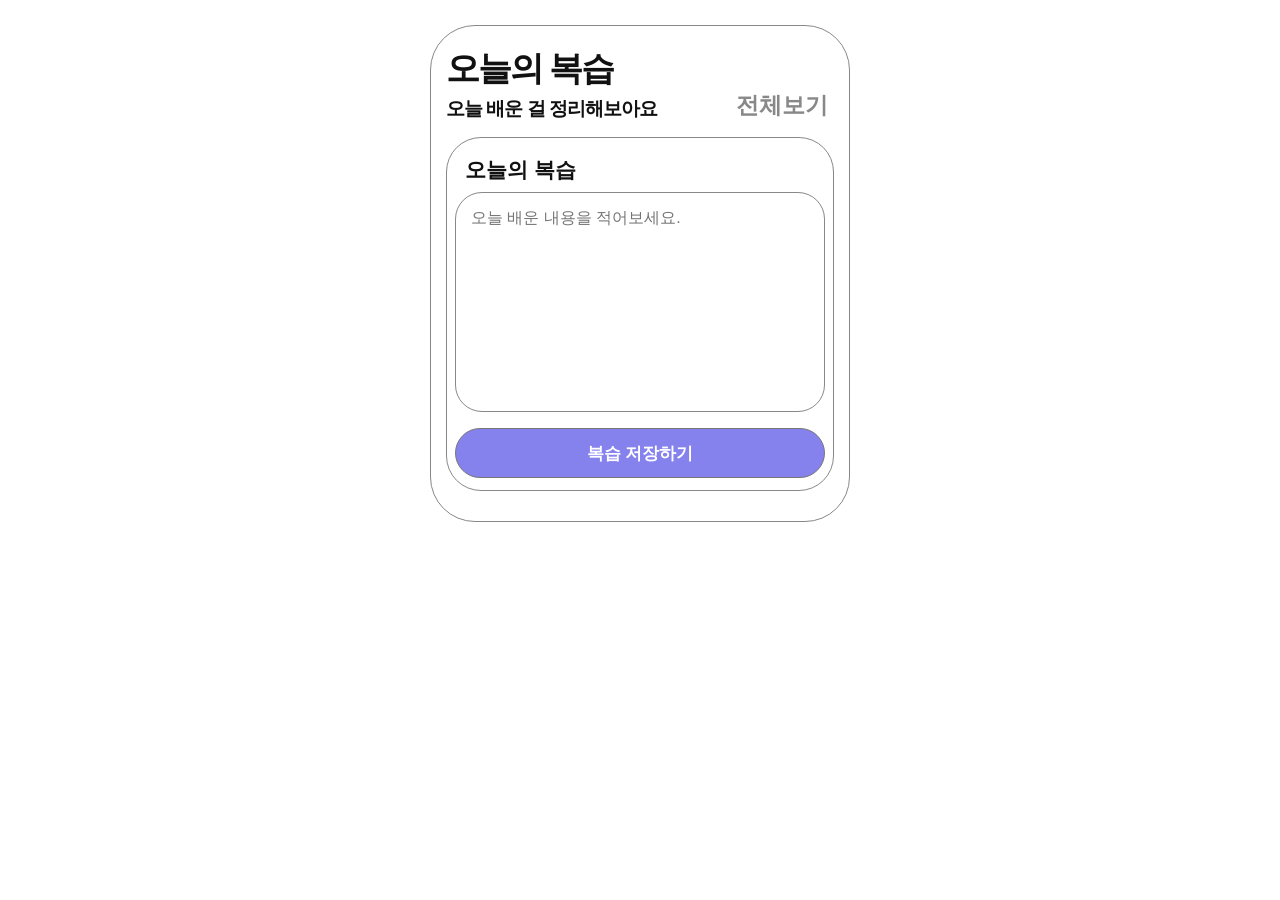
==== s04/index.html @ 7c683f4a "Add files via upload" ====
<!DOCTYPE html>
<html lang="ko">
<head>
    <meta charset="UTF-8">
    <meta name="viewport" content="width=device-width, initial-scale=1.0">
    <title>오늘의 복습</title>

    <!-- CSS 연결 -->
    <link rel="stylesheet" href="style.css">
</head>

<body>

    <div class="container">

        <!-- 제목 영역 -->
        <div class="top">
            <div>
                <h1>오늘의 복습</h1>
                <p>오늘 배운 걸 정리해보아요</p>
            </div>

            <button id="allBtn">전체보기</button>
        </div>


        <!-- 복습 작성 영역 -->
        <div class="review-box">

            <h2>오늘의 복습</h2>

            <textarea
                id="reviewInput"
                placeholder="오늘 배운 내용을 적어보세요."
            ></textarea>

            <button id="saveBtn" class="save-button">
                복습 저장하기
            </button>

        </div>


        <!-- 저장된 복습 -->
        <div id="reviewList" class="review-list"></div>

    </div>

    <!-- JavaScript 연결 -->
    <script src="script.js"></script>

</body>
</html>
---- s04/style.css ----
* {
    box-sizing: border-box;
}

body {
    margin: 0;
    background-color: white;
    font-family: Arial, "Noto Sans KR", sans-serif;
    color: #111;
}

/* 전체 화면 */
.container {
    width: 420px;
    max-width: 92%;
    margin: 25px auto;
    padding: 15px;
    border: 1.5px solid #888;
    border-radius: 45px;
    background-color: white;
}


/* -----------------
   제목
----------------- */

.top {
    display: flex;
    justify-content: space-between;
    align-items: flex-end;
    padding: 5px 0 15px 0;
}

h1 {
    margin: 0;
    font-size: 34px;
    font-weight: 900;
    letter-spacing: -2px;
}

.top p {
    margin: 4px 0 0;
    font-size: 19px;
    font-weight: bold;
    letter-spacing: -1px;
}

#allBtn {
    border: none;
    background: none;
    color: #888;
    font-size: 23px;
    font-weight: bold;
    cursor: pointer;
}

#allBtn:hover {
    color: #555;
}


/* -----------------
   복습 입력창
----------------- */

.review-box {
    border: 1.5px solid #888;
    border-radius: 35px;
    padding: 18px 8px 12px;
}

.review-box h2 {
    margin: 0 10px 8px;
    font-size: 21px;
}


textarea {
    width: 100%;
    height: 220px;

    border: 1.5px solid #888;
    border-radius: 27px;

    padding: 15px;

    resize: none;

    font-family: inherit;
    font-size: 16px;

    outline: none;
}

textarea:focus {
    border-color: #555;
}


/* -----------------
   저장 버튼
----------------- */

.save-button {
    width: 100%;
    height: 50px;

    margin-top: 12px;

    border: 1px solid #777;
    border-radius: 30px;

    background-color: #8582ee;
    color: white;

    font-size: 17px;
    font-weight: bold;

    cursor: pointer;

    transition: 0.15s;
}

.save-button:hover {
    opacity: 0.85;
}

.save-button:active {
    transform: scale(0.97);
}


/* -----------------
   복습 목록
----------------- */

.review-list {
    margin-top: 15px;
}

.review-item {
    border: 1px solid #aaa;
    border-radius: 22px;

    padding: 15px;
    margin-bottom: 10px;

    background-color: #fafafa;
}

.review-date {
    font-size: 12px;
    color: #888;
    margin-bottom: 8px;
}

.review-content {
    white-space: pre-wrap;
    line-height: 1.5;
    font-size: 15px;
}

.delete-button {
    margin-top: 10px;

    border: none;
    background: none;

    color: #999;
    cursor: pointer;
}

.delete-button:hover {
    color: #555;
}


/* 목록이 숨겨진 상태 */
.hidden {
    display: none;
}


/* 모바일 */
@media (max-width: 500px) {

    .container {
        margin-top: 15px;
    }

    h1 {
        font-size: 29px;
    }

    .top p {
        font-size: 16px;
    }

    #allBtn {
        font-size: 19px;
    }

}
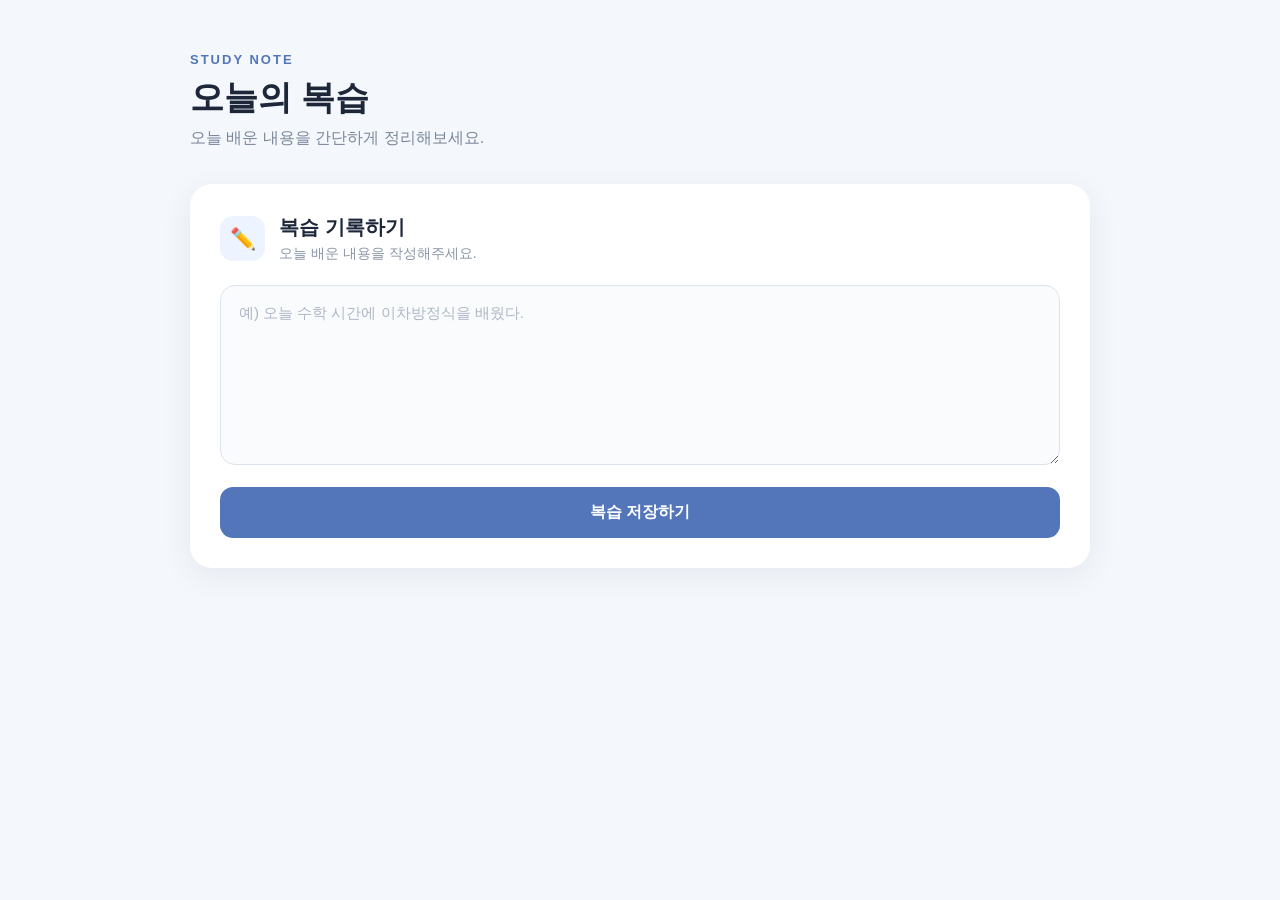
==== commit 0aab5c49: "Add files via upload" ====
--- a/s04/index.html
+++ b/s04/index.html
@@ -4,50 +4,138 @@
     <meta charset="UTF-8">
     <meta name="viewport" content="width=device-width, initial-scale=1.0">
     <title>오늘의 복습</title>
-
-    <!-- CSS 연결 -->
     <link rel="stylesheet" href="style.css">
 </head>
 
 <body>
 
-    <div class="container">
+<div class="container">
 
-        <!-- 제목 영역 -->
-        <div class="top">
-            <div>
-                <h1>오늘의 복습</h1>
-                <p>오늘 배운 걸 정리해보아요</p>
+    <header class="top">
+        <div>
+            <span class="small-title">STUDY NOTE</span>
+            <h1>오늘의 복습</h1>
+            <p>오늘 배운 내용을 간단하게 정리해보세요.</p>
+        </div>
+    </header>
+
+
+    <main>
+
+        <!-- 복습 입력 -->
+        <section class="review-box">
+
+            <div class="box-title">
+
+                <span class="icon">✏️</span>
+
+                <div>
+                    <h2>복습 기록하기</h2>
+                    <p>오늘 배운 내용을 작성해주세요.</p>
+                </div>
+
             </div>
 
-            <button id="allBtn">전체보기</button>
-        </div>
-
-
-        <!-- 복습 작성 영역 -->
-        <div class="review-box">
-
-            <h2>오늘의 복습</h2>
 
             <textarea
                 id="reviewInput"
-                placeholder="오늘 배운 내용을 적어보세요."
+                placeholder="예) 오늘 수학 시간에 이차방정식을 배웠다."
             ></textarea>
+
+
+            <!-- 자동 과목 분류 -->
+            <div id="subjectResult" class="subject-result hidden">
+
+                <span>자동 분류</span>
+
+                <strong id="detectedSubject">
+                    기타
+                </strong>
+
+            </div>
+
 
             <button id="saveBtn" class="save-button">
                 복습 저장하기
             </button>
 
-        </div>
+        </section>
 
 
         <!-- 저장된 복습 -->
-        <div id="reviewList" class="review-list"></div>
+        <section id="reviewSection" class="review-section hidden">
 
-    </div>
+            <div class="section-title">
 
-    <!-- JavaScript 연결 -->
-    <script src="script.js"></script>
+                <h2>저장된 복습</h2>
+
+                <button id="allBtn">
+                    전체보기
+                </button>
+
+            </div>
+
+
+            <!-- 과목 필터 -->
+            <div class="filter-buttons">
+
+                <button class="filter-btn active" data-subject="전체">
+                    전체
+                </button>
+
+                <button class="filter-btn" data-subject="국어">
+                    국어
+                </button>
+
+                <button class="filter-btn" data-subject="수학">
+                    수학
+                </button>
+
+                <button class="filter-btn" data-subject="영어">
+                    영어
+                </button>
+
+                <button class="filter-btn" data-subject="과학">
+                    과학
+                </button>
+
+                <button class="filter-btn" data-subject="사회">
+                    사회
+                </button>
+
+                <button class="filter-btn" data-subject="역사">
+                    역사
+                </button>
+
+                <button class="filter-btn" data-subject="미술">
+                    미술
+                </button>
+
+                <button class="filter-btn" data-subject="음악">
+                    음악
+                </button>
+
+                <button class="filter-btn" data-subject="체육">
+                    체육
+                </button>
+
+                <button class="filter-btn" data-subject="기타">
+                    기타
+                </button>
+
+            </div>
+
+
+            <div id="reviewList" class="review-list"></div>
+
+        </section>
+
+    </main>
+
+</div>
+
+
+<script src="script.js"></script>
 
 </body>
 </html>
--- a/s04/style.css
+++ b/s04/style.css
@@ -4,201 +4,405 @@
 
 body {
     margin: 0;
-    background-color: white;
-    font-family: Arial, "Noto Sans KR", sans-serif;
-    color: #111;
-}
-
-/* 전체 화면 */
+    font-family: "Pretendard", "Noto Sans KR", sans-serif;
+    background: #f4f7fb;
+    color: #1d2739;
+}
+
+button,
+textarea {
+    font-family: inherit;
+}
+
 .container {
-    width: 420px;
-    max-width: 92%;
-    margin: 25px auto;
-    padding: 15px;
-    border: 1.5px solid #888;
-    border-radius: 45px;
-    background-color: white;
-}
-
-
-/* -----------------
-   제목
------------------ */
+    width: 90%;
+    max-width: 900px;
+    margin: 50px auto;
+}
+
+
+/* =========================
+   상단
+========================= */
 
 .top {
-    display: flex;
-    justify-content: space-between;
-    align-items: flex-end;
-    padding: 5px 0 15px 0;
-}
-
-h1 {
+    margin-bottom: 35px;
+}
+
+.small-title {
+    color: #5276b9;
+    font-size: 13px;
+    font-weight: 700;
+    letter-spacing: 2px;
+}
+
+.top h1 {
+    margin: 7px 0;
+    font-size: 34px;
+}
+
+.top p {
     margin: 0;
-    font-size: 34px;
-    font-weight: 900;
-    letter-spacing: -2px;
-}
-
-.top p {
-    margin: 4px 0 0;
-    font-size: 19px;
-    font-weight: bold;
-    letter-spacing: -1px;
-}
-
-#allBtn {
-    border: none;
-    background: none;
-    color: #888;
-    font-size: 23px;
-    font-weight: bold;
-    cursor: pointer;
-}
-
-#allBtn:hover {
-    color: #555;
-}
-
-
-/* -----------------
-   복습 입력창
------------------ */
+    color: #7b8799;
+}
+
+
+/* =========================
+   입력 카드
+========================= */
 
 .review-box {
-    border: 1.5px solid #888;
-    border-radius: 35px;
-    padding: 18px 8px 12px;
-}
-
-.review-box h2 {
-    margin: 0 10px 8px;
+    background: white;
+    border-radius: 22px;
+    padding: 30px;
+    box-shadow: 0 8px 30px rgba(50, 70, 100, 0.08);
+}
+
+.box-title {
+    display: flex;
+    align-items: center;
+    gap: 14px;
+    margin-bottom: 22px;
+}
+
+.icon {
+    width: 45px;
+    height: 45px;
+
+    border-radius: 13px;
+
+    background: #edf4ff;
+
+    display: flex;
+    justify-content: center;
+    align-items: center;
+
     font-size: 21px;
 }
 
+.box-title h2 {
+    margin: 0 0 4px;
+    font-size: 20px;
+}
+
+.box-title p {
+    margin: 0;
+    color: #8a95a6;
+    font-size: 14px;
+}
+
+
+/* =========================
+   입력창
+========================= */
 
 textarea {
     width: 100%;
-    height: 220px;
-
-    border: 1.5px solid #888;
-    border-radius: 27px;
-
-    padding: 15px;
-
-    resize: none;
-
-    font-family: inherit;
-    font-size: 16px;
+    height: 180px;
+
+    resize: vertical;
+
+    border: 1px solid #dce3ed;
+    border-radius: 15px;
+
+    padding: 18px;
+
+    font-size: 15px;
 
     outline: none;
+
+    color: #263449;
+    background: #fafbfd;
 }
 
 textarea:focus {
-    border-color: #555;
-}
-
-
-/* -----------------
+    border-color: #6d91c8;
+
+    background: white;
+
+    box-shadow:
+        0 0 0 3px rgba(109, 145, 200, 0.1);
+}
+
+textarea::placeholder {
+    color: #aeb7c5;
+}
+
+
+/* =========================
+   자동 과목
+========================= */
+
+.subject-result {
+    margin-top: 14px;
+
+    padding: 12px 15px;
+
+    border-radius: 12px;
+
+    background: #f2f6fc;
+
+    display: flex;
+    justify-content: space-between;
+    align-items: center;
+
+    font-size: 14px;
+}
+
+.subject-result span {
+    color: #7c899c;
+}
+
+.subject-result strong {
+    color: #426ba8;
+}
+
+
+/* =========================
    저장 버튼
------------------ */
+========================= */
 
 .save-button {
     width: 100%;
-    height: 50px;
+
+    border: none;
+
+    margin-top: 18px;
+
+    padding: 15px;
+
+    border-radius: 13px;
+
+    background: #5276b9;
+    color: white;
+
+    font-size: 16px;
+    font-weight: 700;
+
+    cursor: pointer;
+
+    transition: 0.2s;
+}
+
+.save-button:hover {
+    background: #41659f;
+
+    transform: translateY(-1px);
+}
+
+
+/* =========================
+   저장된 복습
+========================= */
+
+.review-section {
+    margin-top: 30px;
+}
+
+.section-title {
+    display: flex;
+
+    justify-content: space-between;
+    align-items: center;
+}
+
+.section-title h2 {
+    font-size: 21px;
+}
+
+.section-title button {
+    border: none;
+
+    background: none;
+
+    color: #5276b9;
+
+    cursor: pointer;
+
+    font-weight: 600;
+}
+
+
+/* =========================
+   과목 필터
+========================= */
+
+.filter-buttons {
+    display: flex;
+
+    flex-wrap: wrap;
+
+    gap: 8px;
+
+    margin: 15px 0;
+}
+
+.filter-btn {
+    border: 1px solid #dce3ed;
+
+    background: white;
+
+    color: #6e7b8f;
+
+    padding: 8px 13px;
+
+    border-radius: 10px;
+
+    cursor: pointer;
+
+    font-size: 13px;
+}
+
+.filter-btn:hover {
+    background: #f1f5fb;
+}
+
+.filter-btn.active {
+    background: #5276b9;
+
+    color: white;
+
+    border-color: #5276b9;
+}
+
+
+/* =========================
+   복습 카드
+========================= */
+
+.review-list {
+    display: flex;
+
+    flex-direction: column;
+
+    gap: 14px;
+}
+
+.review-card {
+    background: white;
+
+    padding: 20px;
+
+    border-radius: 16px;
+
+    box-shadow:
+        0 5px 20px rgba(50, 70, 100, 0.06);
+}
+
+.review-top {
+    display: flex;
+
+    justify-content: space-between;
+
+    align-items: center;
+
+    margin-bottom: 12px;
+}
+
+.subject-tag {
+    display: inline-block;
+
+    padding: 5px 10px;
+
+    background: #edf4ff;
+
+    color: #5276b9;
+
+    border-radius: 8px;
+
+    font-size: 12px;
+
+    font-weight: 700;
+}
+
+.review-date {
+    color: #9ba5b4;
+
+    font-size: 12px;
+}
+
+.review-content {
+    line-height: 1.7;
+
+    white-space: pre-wrap;
+
+    color: #384559;
+}
+
+.delete-button {
+    border: none;
+
+    background: #f6f7f9;
+
+    color: #8c96a4;
+
+    padding: 6px 10px;
+
+    border-radius: 7px;
+
+    cursor: pointer;
 
     margin-top: 12px;
-
-    border: 1px solid #777;
-    border-radius: 30px;
-
-    background-color: #8582ee;
-    color: white;
-
-    font-size: 17px;
-    font-weight: bold;
-
-    cursor: pointer;
-
-    transition: 0.15s;
-}
-
-.save-button:hover {
-    opacity: 0.85;
-}
-
-.save-button:active {
-    transform: scale(0.97);
-}
-
-
-/* -----------------
-   복습 목록
------------------ */
-
-.review-list {
-    margin-top: 15px;
-}
-
-.review-item {
-    border: 1px solid #aaa;
-    border-radius: 22px;
-
-    padding: 15px;
-    margin-bottom: 10px;
-
-    background-color: #fafafa;
-}
-
-.review-date {
-    font-size: 12px;
-    color: #888;
-    margin-bottom: 8px;
-}
-
-.review-content {
-    white-space: pre-wrap;
-    line-height: 1.5;
-    font-size: 15px;
-}
-
-.delete-button {
-    margin-top: 10px;
-
-    border: none;
-    background: none;
-
-    color: #999;
-    cursor: pointer;
 }
 
 .delete-button:hover {
-    color: #555;
-}
-
-
-/* 목록이 숨겨진 상태 */
+    background: #eef0f3;
+}
+
+
+/* =========================
+   복습 없음
+========================= */
+
+.empty {
+    background: white;
+
+    border-radius: 16px;
+
+    padding: 30px;
+
+    text-align: center;
+
+    color: #8c97a6;
+}
+
+
+/* 숨김 */
+
 .hidden {
     display: none;
 }
 
 
-/* 모바일 */
-@media (max-width: 500px) {
+/* =========================
+   모바일
+========================= */
+
+@media (max-width: 600px) {
 
     .container {
-        margin-top: 15px;
-    }
-
-    h1 {
-        font-size: 29px;
-    }
-
-    .top p {
-        font-size: 16px;
-    }
-
-    #allBtn {
-        font-size: 19px;
-    }
-
+        width: 92%;
+
+        margin: 30px auto;
+    }
+
+    .top h1 {
+        font-size: 28px;
+    }
+
+    .review-box {
+        padding: 20px;
+    }
+
+    textarea {
+        height: 160px;
+    }
+
+    .filter-buttons {
+        gap: 6px;
+    }
+
+    .filter-btn {
+        padding: 7px 10px;
+    }
 }
